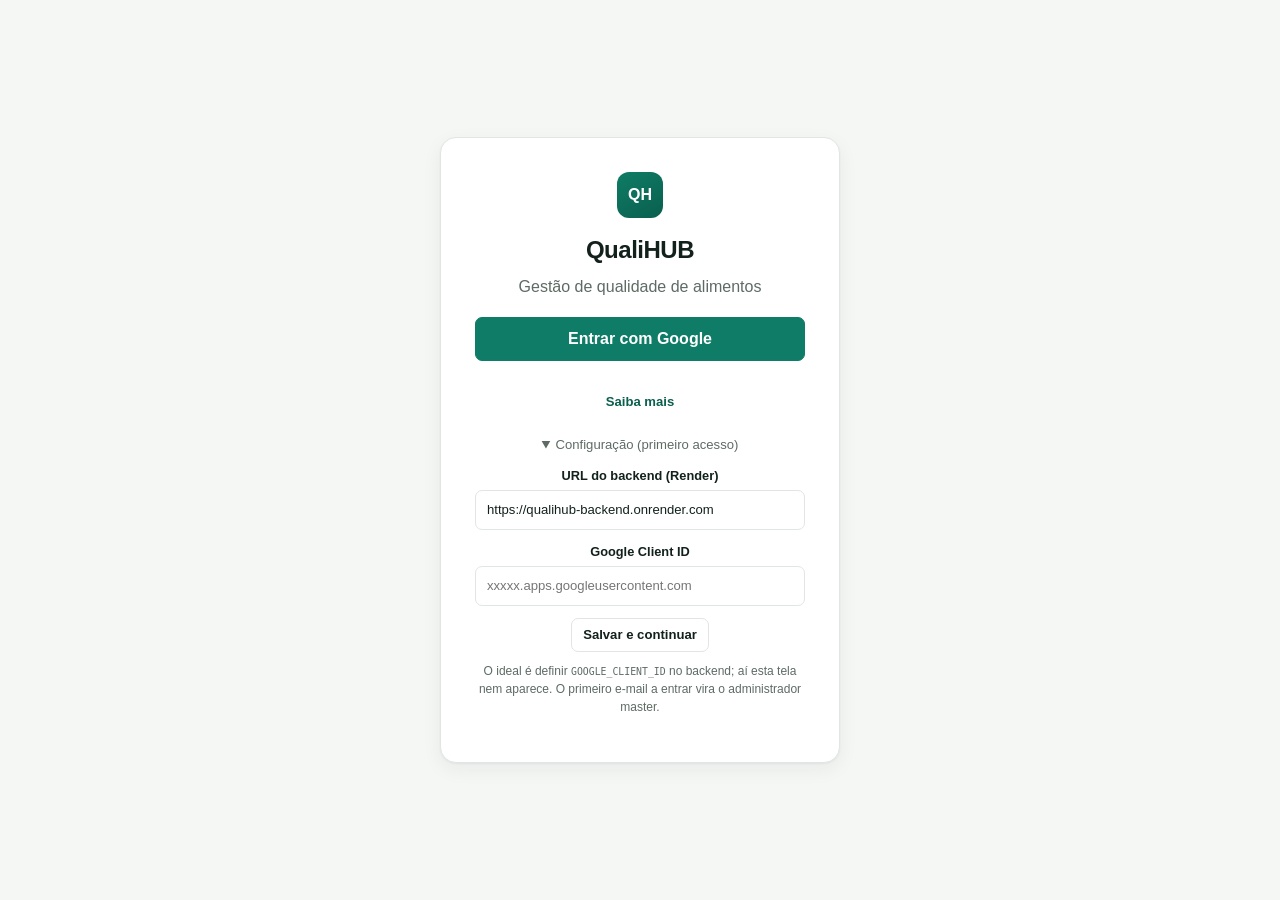
==== app.html @ 0ea06557 "Add files via upload" ====
<!DOCTYPE html>
<html lang="pt-BR">
<head>
  <meta charset="UTF-8">
  <meta name="viewport" content="width=device-width, initial-scale=1">
  <title>QualiHUB</title>
  <link rel="stylesheet" href="styles.css">
</head>
<body>
  <header class="appbar">
    <div class="brand"><span class="mark">QH</span> QualiHUB</div>
    <div class="contrato-select">
      <label for="selContrato">Contrato</label>
      <select id="selContrato"></select>
    </div>
    <div class="spacer"></div>
    <div class="who" id="who"></div>
    <button class="btn sm ghost" id="btnSair">Sair</button>
  </header>

  <nav class="nav" id="nav"></nav>
  <main class="wrap" id="view"></main>

  <div class="modal-bg" id="modalBg"><div class="modal" id="modal"></div></div>
  <div class="toast" id="toast"></div>

  <script src="config.js"></script>
  <script src="api-client.js"></script>
  <script src="ui.js"></script>
  <script src="dashboard.js"></script>
  <script src="ocorrencias.js"></script>
  <script src="pdf.js"></script>
  <script src="cadastro.js"></script>
  <script src="pac.js"></script>
  <script src="empresa.js"></script>
  <script src="clientes.js"></script>
  <script src="app-boot.js"></script>
</body>
</html>
---- styles.css ----
/* ── QualiHUB — sistema de design ─────────────────────────────────
   Identidade: "prancheta sanitária". Papel frio, tinta profunda,
   verde-teal de inspeção, e cores de STATUS à vista (em dia / vencendo /
   não conformidade), porque status é o que importa neste domínio. */

:root {
  --paper:      #F5F7F5;
  --surface:    #FFFFFF;
  --surface-2:  #EFF3F0;
  --ink:        #12211C;
  --muted:      #5E6B65;
  --line:       #E1E6E2;

  --primary:    #0E7C66;   /* teal-verde: inspeção/sanitário */
  --primary-ink:#0A5F4E;
  --primary-wash:#E4F1EC;

  /* status */
  --ok:      #2E9E6B;  --ok-wash:      #E5F3EC;
  --warn:    #C77A1A;  --warn-wash:    #F8EEDD;
  --danger:  #C4442E;  --danger-wash:  #F7E4E0;
  --neutral: #6B7A73;  --neutral-wash: #ECEFED;

  --radius: 10px;
  --radius-sm: 7px;
  --shadow: 0 1px 2px rgba(18,33,28,.05), 0 6px 20px rgba(18,33,28,.06);
  --font: -apple-system, BlinkMacSystemFont, "Segoe UI", Roboto, "Helvetica Neue", Arial, sans-serif;
  --mono: ui-monospace, "SF Mono", "JetBrains Mono", Menlo, Consolas, monospace;
}

* { box-sizing: border-box; }
html, body { margin: 0; }
body {
  font-family: var(--font);
  background: var(--paper);
  color: var(--ink);
  line-height: 1.5;
  -webkit-font-smoothing: antialiased;
}

/* ── Tipografia ── */
h1, h2, h3 { margin: 0; letter-spacing: -0.02em; font-weight: 700; }
h1 { font-size: 1.5rem; }
h2 { font-size: 1.15rem; }
h3 { font-size: .95rem; }
.eyebrow { font-size: .7rem; text-transform: uppercase; letter-spacing: .12em; color: var(--muted); font-weight: 600; }
.muted { color: var(--muted); }
code, .mono { font-family: var(--mono); font-size: .82em; }

/* ── App shell ── */
.appbar {
  position: sticky; top: 0; z-index: 20;
  display: flex; align-items: center; gap: 16px;
  padding: 10px 20px; background: var(--surface);
  border-bottom: 1px solid var(--line);
}
.brand { display: flex; align-items: center; gap: 10px; font-weight: 800; letter-spacing: -.02em; }
.brand .mark {
  width: 28px; height: 28px; border-radius: 8px; flex: none;
  background: linear-gradient(150deg, var(--primary), var(--primary-ink));
  display: grid; place-items: center; color: #fff; font-weight: 800; font-size: .9rem;
}
.appbar .spacer { flex: 1; }
.appbar .who { display: flex; align-items: center; gap: 8px; font-size: .85rem; }
.appbar .who img { width: 26px; height: 26px; border-radius: 50%; }

/* seletor de contrato */
.contrato-select {
  display: flex; align-items: center; gap: 8px;
  background: var(--surface-2); border: 1px solid var(--line);
  border-radius: var(--radius-sm); padding: 4px 8px 4px 10px;
}
.contrato-select label { font-size: .7rem; color: var(--muted); text-transform: uppercase; letter-spacing: .08em; }
.contrato-select select { border: 0; background: transparent; font: inherit; font-weight: 600; color: var(--ink); padding: 2px; max-width: 220px; }
.contrato-select select:focus { outline: none; }

/* navegação */
.nav { display: flex; gap: 2px; padding: 0 20px; background: var(--surface); border-bottom: 1px solid var(--line); }
.nav button {
  border: 0; background: transparent; padding: 12px 14px; font: inherit; font-weight: 600;
  color: var(--muted); cursor: pointer; border-bottom: 2px solid transparent; margin-bottom: -1px;
}
.nav button:hover { color: var(--ink); }
.nav button[aria-current="true"] { color: var(--primary-ink); border-bottom-color: var(--primary); }

.wrap { max-width: 1000px; margin: 0 auto; padding: 22px 20px 60px; }
.view-head { display: flex; align-items: flex-end; justify-content: space-between; gap: 16px; margin-bottom: 18px; }
.subtabs { display: inline-flex; background: var(--surface-2); border: 1px solid var(--line); border-radius: 999px; padding: 3px; }
.subtabs button { border: 0; background: transparent; font: inherit; font-weight: 600; color: var(--muted); padding: 6px 14px; border-radius: 999px; cursor: pointer; }
.subtabs button[aria-current="true"] { background: var(--surface); color: var(--ink); box-shadow: var(--shadow); }

/* ── Cards com "espinha de status" (elemento-assinatura) ── */
.card {
  position: relative; background: var(--surface); border: 1px solid var(--line);
  border-radius: var(--radius); padding: 16px 18px 16px 20px; box-shadow: var(--shadow);
}
.card + .card { margin-top: 12px; }
.card.spine::before {
  content: ""; position: absolute; left: 0; top: 0; bottom: 0; width: 5px;
  border-radius: var(--radius) 0 0 var(--radius); background: var(--neutral);
}
.card.spine.s-ok::before      { background: var(--ok); }
.card.spine.s-vencendo::before{ background: var(--warn); }
.card.spine.s-vencida::before,
.card.spine.s-atraso::before  { background: var(--danger); }
.card.spine.s-aberta::before  { background: var(--primary); }

.grid { display: grid; gap: 12px; }
@media (min-width: 720px) { .grid.cols-3 { grid-template-columns: repeat(3, 1fr); } .grid.cols-2 { grid-template-columns: repeat(2, 1fr); } }

/* KPI */
.kpi { background: var(--surface); border: 1px solid var(--line); border-radius: var(--radius); padding: 16px 18px; box-shadow: var(--shadow); }
.kpi .n { font-size: 2rem; font-weight: 800; letter-spacing: -.03em; line-height: 1.1; }
.kpi .n.warn { color: var(--warn); } .kpi .n.danger { color: var(--danger); } .kpi .n.ok { color: var(--ok); }
.kpi .lbl { font-size: .78rem; color: var(--muted); margin-top: 2px; }

/* chips / badges */
.chip { display: inline-flex; align-items: center; gap: 6px; font-size: .72rem; font-weight: 700;
  padding: 3px 9px; border-radius: 999px; border: 1px solid transparent; }
.chip.ok      { background: var(--ok-wash); color: #1c6e49; }
.chip.vencendo{ background: var(--warn-wash); color: #915213; }
.chip.vencida, .chip.atraso { background: var(--danger-wash); color: #963020; }
.chip.aberta  { background: var(--primary-wash); color: var(--primary-ink); }
.chip.neutral { background: var(--neutral-wash); color: var(--neutral); }
.chip.sim     { background: #EAE7FA; color: #4a3ba3; }
.grav { font-size: .7rem; font-weight: 800; text-transform: uppercase; letter-spacing: .06em; }
.grav.baixa { color: var(--neutral); } .grav.média, .grav.media { color: #2f7fb5; }
.grav.alta { color: var(--warn); } .grav.crítica, .grav.critica { color: var(--danger); }

/* ── Forms ── */
label.field { display: block; margin-bottom: 12px; }
label.field > span { display: block; font-size: .8rem; font-weight: 600; margin-bottom: 5px; color: var(--ink); }
input, select, textarea {
  width: 100%; font: inherit; color: var(--ink); background: var(--surface);
  border: 1px solid var(--line); border-radius: var(--radius-sm); padding: 9px 11px;
}
input:focus, select:focus, textarea:focus { outline: none; border-color: var(--primary); box-shadow: 0 0 0 3px var(--primary-wash); }
textarea { min-height: 84px; resize: vertical; }
.row { display: flex; gap: 12px; flex-wrap: wrap; }
.row > * { flex: 1 1 180px; }

/* ── Botões ── */
.btn { display: inline-flex; align-items: center; gap: 7px; font: inherit; font-weight: 700;
  padding: 9px 15px; border-radius: var(--radius-sm); border: 1px solid var(--line);
  background: var(--surface); color: var(--ink); cursor: pointer; }
.btn:hover { background: var(--surface-2); }
.btn.primary { background: var(--primary); border-color: var(--primary); color: #fff; }
.btn.primary:hover { background: var(--primary-ink); }
.btn.ghost { background: transparent; border-color: transparent; color: var(--primary-ink); }
.btn.danger { color: var(--danger); border-color: var(--danger-wash); background: var(--danger-wash); }
.btn:disabled { opacity: .5; cursor: not-allowed; }
.btn.sm { padding: 6px 11px; font-size: .82rem; }
:focus-visible { outline: 2px solid var(--primary); outline-offset: 2px; }

/* ── Empty / toast ── */
.empty { text-align: center; color: var(--muted); padding: 40px 20px; border: 1px dashed var(--line); border-radius: var(--radius); background: var(--surface); }
.empty strong { color: var(--ink); display: block; margin-bottom: 4px; }
.toast { position: fixed; left: 50%; bottom: 24px; transform: translateX(-50%); z-index: 50;
  background: var(--ink); color: #fff; padding: 11px 18px; border-radius: 999px; font-weight: 600;
  box-shadow: var(--shadow); opacity: 0; transition: opacity .2s, transform .2s; pointer-events: none; }
.toast.show { opacity: 1; transform: translateX(-50%) translateY(-4px); }
.toast.err { background: var(--danger); }

/* ── Modal ── */
.modal-bg { position: fixed; inset: 0; background: rgba(18,33,28,.4); display: none; place-items: center; z-index: 40; padding: 16px; }
.modal-bg.show { display: grid; }
.modal { background: var(--surface); border-radius: var(--radius); box-shadow: var(--shadow); width: 100%; max-width: 520px; max-height: 90vh; overflow: auto; padding: 22px; }
.modal h2 { margin-bottom: 4px; }
.modal .actions { display: flex; justify-content: flex-end; gap: 10px; margin-top: 18px; }

/* fotos */
.fotos { display: flex; gap: 8px; flex-wrap: wrap; margin-top: 8px; }
.fotos img { width: 128px; height: 128px; object-fit: cover; border-radius: var(--radius-sm); border: 1px solid var(--line); }

/* login */
.login-wrap { min-height: 100vh; display: grid; place-items: center; padding: 20px; }
.login-card { background: var(--surface); border: 1px solid var(--line); border-radius: 16px; box-shadow: var(--shadow); padding: 34px; width: 100%; max-width: 400px; text-align: center; }
.login-card .mark { width: 46px; height: 46px; border-radius: 12px; margin: 0 auto 14px; background: linear-gradient(150deg, var(--primary), var(--primary-ink)); display: grid; place-items: center; color: #fff; font-weight: 800; }
.g-btn { width: 100%; justify-content: center; margin-top: 18px; }
.login-alt { margin-top: 16px; font-size: .82rem; }
.login-alt summary { cursor: pointer; color: var(--muted); }
.login-alt .row { margin-top: 10px; }

@media (prefers-reduced-motion: reduce) { * { transition: none !important; } }
@media (max-width: 640px) {
  .appbar { flex-wrap: wrap; gap: 10px; }
  .contrato-select select { max-width: 150px; }
  .view-head { flex-direction: column; align-items: stretch; }
}
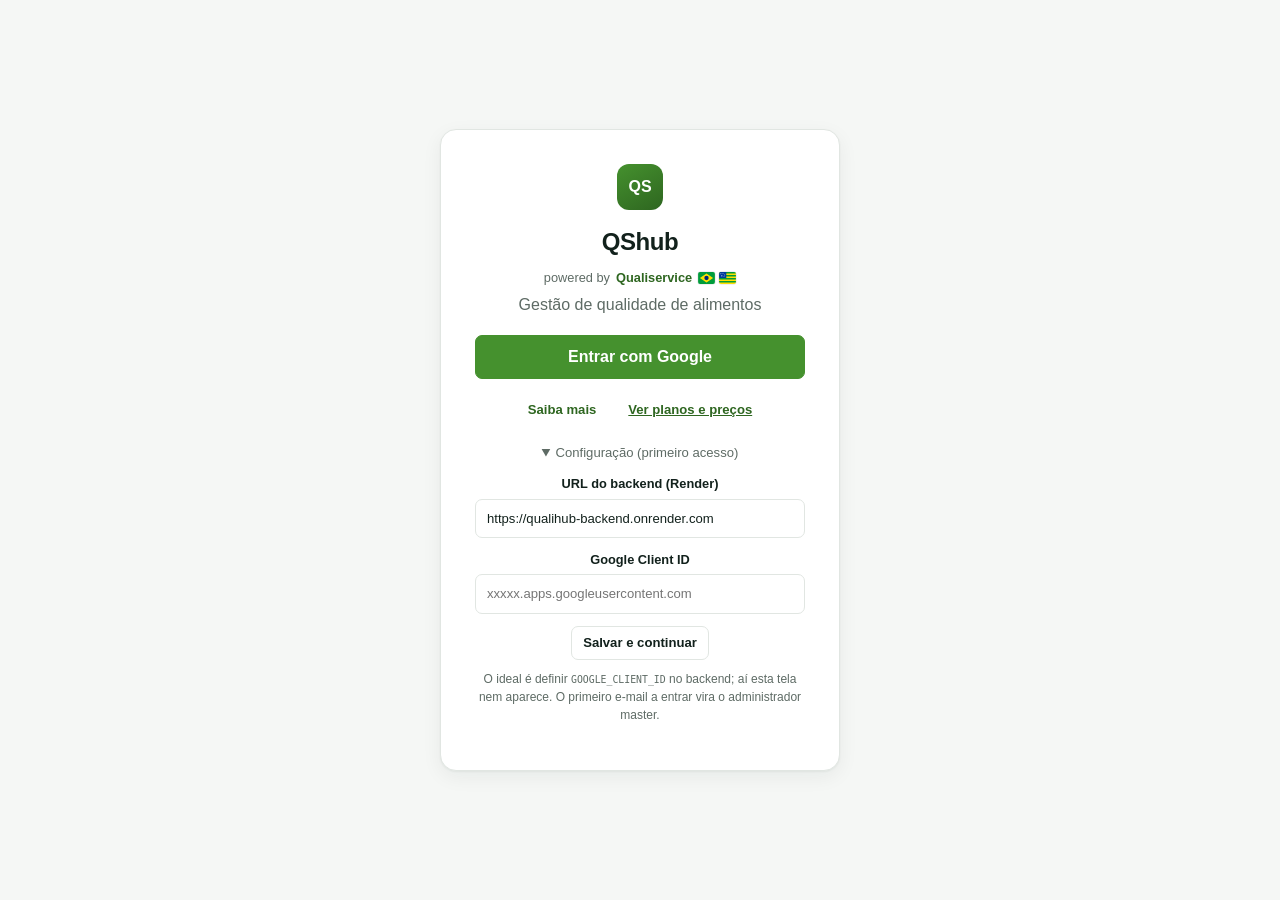
==== commit 6c0768be: "v11" ====
--- a/app.html
+++ b/app.html
@@ -3,12 +3,12 @@
 <head>
   <meta charset="UTF-8">
   <meta name="viewport" content="width=device-width, initial-scale=1">
-  <title>QualiHUB</title>
+  <title>QShub</title>
   <link rel="stylesheet" href="styles.css">
 </head>
 <body>
   <header class="appbar">
-    <div class="brand"><span class="mark">QH</span> QualiHUB</div>
+    <div class="brand"><span class="mark">QS</span> QShub <span class="poweredby">powered by Qualiservice</span></div>
     <div class="contrato-select">
       <label for="selContrato">Contrato</label>
       <select id="selContrato"></select>
--- a/styles.css
+++ b/styles.css
@@ -11,9 +11,9 @@
   --muted:      #5E6B65;
   --line:       #E1E6E2;
 
-  --primary:    #0E7C66;   /* teal-verde: inspeção/sanitário */
-  --primary-ink:#0A5F4E;
-  --primary-wash:#E4F1EC;
+  --primary:    #45912E;   /* verde Qualiservice */
+  --primary-ink:#2E6620;
+  --primary-wash:#EAF4E1;
 
   /* status */
   --ok:      #2E9E6B;  --ok-wash:      #E5F3EC;
@@ -29,6 +29,7 @@
 }
 
 * { box-sizing: border-box; }
+html { -webkit-text-size-adjust: 100%; text-size-adjust: 100%; }
 html, body { margin: 0; }
 body {
   font-family: var(--font);
@@ -75,10 +76,12 @@
 .contrato-select select:focus { outline: none; }
 
 /* navegação */
-.nav { display: flex; gap: 2px; padding: 0 20px; background: var(--surface); border-bottom: 1px solid var(--line); }
+.nav { display: flex; gap: 2px; padding: 0 20px; background: var(--surface); border-bottom: 1px solid var(--line); overflow-x: auto; -webkit-overflow-scrolling: touch; scrollbar-width: none; }
+.nav::-webkit-scrollbar { display: none; }
 .nav button {
   border: 0; background: transparent; padding: 12px 14px; font: inherit; font-weight: 600;
   color: var(--muted); cursor: pointer; border-bottom: 2px solid transparent; margin-bottom: -1px;
+  white-space: nowrap; flex: none;
 }
 .nav button:hover { color: var(--ink); }
 .nav button[aria-current="true"] { color: var(--primary-ink); border-bottom-color: var(--primary); }
@@ -177,13 +180,47 @@
 .login-card { background: var(--surface); border: 1px solid var(--line); border-radius: 16px; box-shadow: var(--shadow); padding: 34px; width: 100%; max-width: 400px; text-align: center; }
 .login-card .mark { width: 46px; height: 46px; border-radius: 12px; margin: 0 auto 14px; background: linear-gradient(150deg, var(--primary), var(--primary-ink)); display: grid; place-items: center; color: #fff; font-weight: 800; }
 .g-btn { width: 100%; justify-content: center; margin-top: 18px; }
+.brand-tagline { font-size: .8rem; color: var(--muted); display: flex; align-items: center; justify-content: center; gap: 6px; flex-wrap: wrap; }
+.brand-tagline strong { color: var(--primary-ink); font-weight: 700; }
+.brand-tagline .flags { display: inline-flex; gap: 4px; }
+.brand-tagline .flags svg { border-radius: 2px; box-shadow: 0 0 0 .5px rgba(0,0,0,.12); vertical-align: -1px; }
 .login-alt { margin-top: 16px; font-size: .82rem; }
 .login-alt summary { cursor: pointer; color: var(--muted); }
 .login-alt .row { margin-top: 10px; }
 
 @media (prefers-reduced-motion: reduce) { * { transition: none !important; } }
 @media (max-width: 640px) {
-  .appbar { flex-wrap: wrap; gap: 10px; }
-  .contrato-select select { max-width: 150px; }
+  /* Appbar em 2 linhas: marca + usuário + Sair; contrato em linha própria */
+  .appbar { flex-wrap: wrap; gap: 8px 10px; padding: 8px 14px; }
+  .appbar .spacer { flex: 1; }
+  .brand { font-size: .98rem; }
+  .contrato-select { order: 10; flex: 1 1 100%; }
+  .contrato-select select { max-width: none; width: 100%; flex: 1; }
+  .appbar .who span { max-width: 42vw; overflow: hidden; text-overflow: ellipsis; white-space: nowrap; }
+
+  .nav { padding: 0 12px; }
+  .wrap { padding: 16px 14px 48px; }
   .view-head { flex-direction: column; align-items: stretch; }
-}
+  .subtabs { flex-wrap: wrap; }
+
+  /* Alvos de toque maiores e sem zoom do iOS ao focar campo (font-size >= 16px) */
+  input, select, textarea { font-size: 16px; }
+  .btn { min-height: 42px; }
+  .btn.sm { min-height: 38px; }
+
+  /* Campos lado a lado passam a empilhar */
+  .row > * { flex-basis: 100%; }
+
+  /* Modal ocupa melhor a tela; ações empilhadas com a ação principal no topo */
+  .modal { padding: 18px; }
+  .modal .actions { flex-direction: column-reverse; gap: 8px; }
+  .modal .actions .btn { width: 100%; }
+}
+@media (max-width: 380px) {
+  .kpi .n { font-size: 1.7rem; }
+  .fotos img { width: 104px; height: 104px; }
+}
+
+/* Assinatura "powered by Qualiservice" na appbar */
+.brand .poweredby { font-size: .68rem; font-weight: 500; color: var(--muted); letter-spacing: 0; }
+@media (max-width: 640px) { .brand .poweredby { display: none; } }
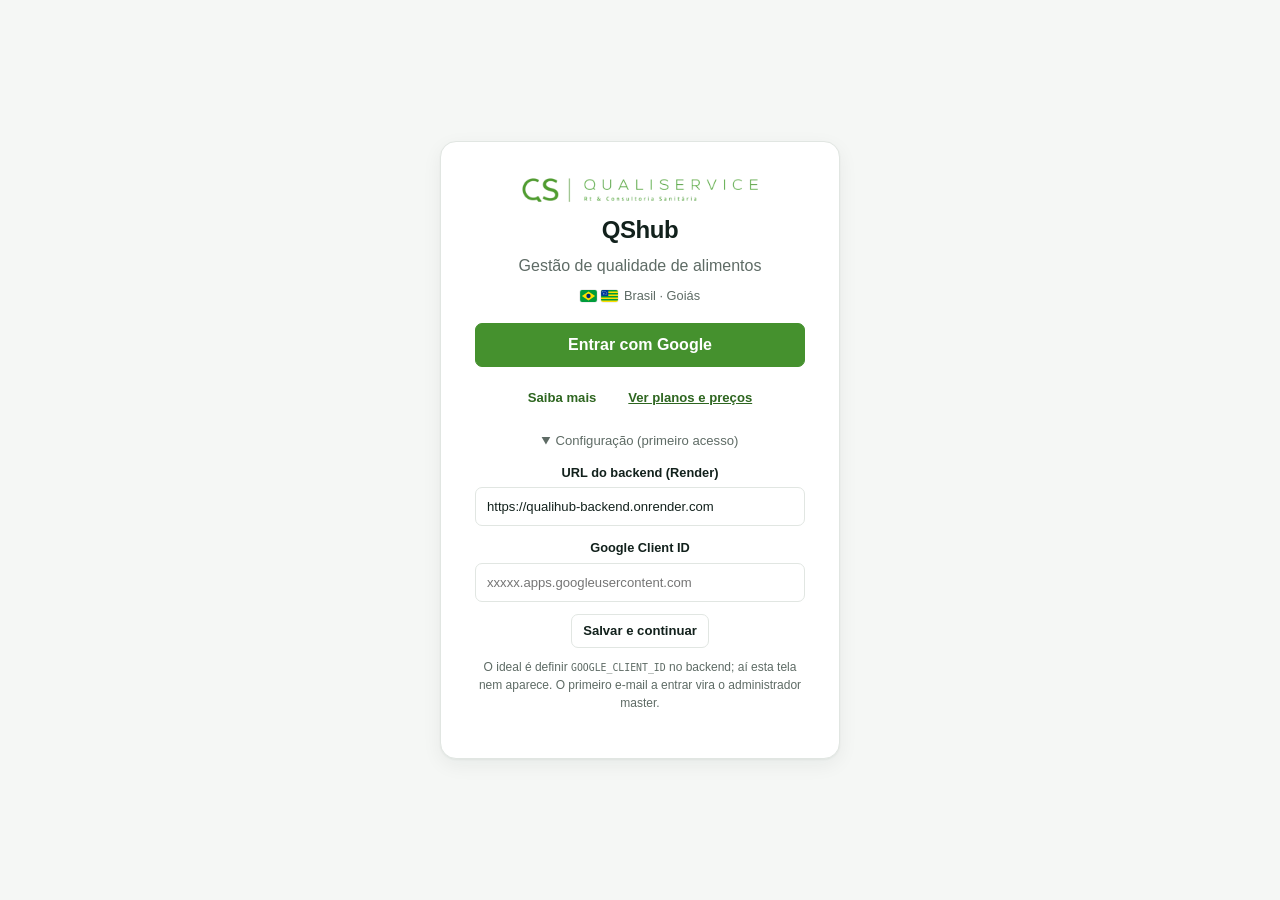
==== commit 652f87e0: "v13" ====
--- a/app.html
+++ b/app.html
@@ -8,7 +8,7 @@
 </head>
 <body>
   <header class="appbar">
-    <div class="brand"><span class="mark">QS</span> QShub <span class="poweredby">powered by Qualiservice</span></div>
+    <div class="brand"><span class="brandname">QShub</span><img src="logo.png" alt="Qualiservice" class="brandlogo"></div>
     <div class="contrato-select">
       <label for="selContrato">Contrato</label>
       <select id="selContrato"></select>
--- a/styles.css
+++ b/styles.css
@@ -224,3 +224,31 @@
 /* Assinatura "powered by Qualiservice" na appbar */
 .brand .poweredby { font-size: .68rem; font-weight: 500; color: var(--muted); letter-spacing: 0; }
 @media (max-width: 640px) { .brand .poweredby { display: none; } }
+
+/* ── Hub (tela inicial) ─────────────────────────────────────────── */
+.hubhead { background: var(--primary-ink); color: #fff; border-radius: 12px; padding: 16px 18px; margin-bottom: 20px; }
+.hubhead .oi { font-size: 13px; color: #EAF4E1; }
+.hubhead .nome { font-size: 20px; font-weight: 800; letter-spacing: -.01em; }
+.hubrole { display: inline-block; margin-top: 6px; font-size: 12px; padding: 3px 10px; border-radius: 999px; background: rgba(255,255,255,.18); }
+.hubgrid { display: grid; grid-template-columns: repeat(auto-fit, minmax(230px, 1fr)); gap: 12px; }
+.hubcard { background: var(--surface); border: 1px solid var(--line); border-radius: 12px; padding: 14px 16px; display: flex; flex-direction: column; gap: 10px; cursor: pointer; transition: border-color .15s, transform .05s; }
+.hubcard:hover { border-color: var(--primary); }
+.hubcard:active { transform: scale(.995); }
+.hubcard.soon { opacity: .7; cursor: default; }
+.hubcard.soon:hover { border-color: var(--line); }
+.hubtop { display: flex; align-items: center; gap: 10px; }
+.hubico { width: 34px; height: 34px; border-radius: 9px; background: var(--primary-wash); color: var(--primary-ink); display: flex; align-items: center; justify-content: center; flex: none; }
+.hubname { font-weight: 700; }
+.hubdesc { font-size: 13px; color: var(--muted); }
+.hubcard .chip { align-self: flex-start; }
+.recrow { display: flex; align-items: center; gap: 10px; padding: 11px 14px; }
+.reci { color: var(--muted); display: flex; }
+.reci svg { width: 18px; height: 18px; }
+.recl { font-size: 14px; }
+.rect { margin-left: auto; font-size: 12px; color: var(--muted); white-space: nowrap; }
+
+/* ── Marca (logo Qualiservice) ──────────────────────────────────── */
+.brandname { font-weight: 800; letter-spacing: -.02em; }
+.brandlogo { height: 18px; width: auto; margin-left: 9px; vertical-align: middle; }
+.loginlogo { width: min(240px, 74%); height: auto; display: block; margin: 0 auto 4px; }
+@media (max-width: 640px) { .brandlogo { height: 15px; margin-left: 6px; } }
